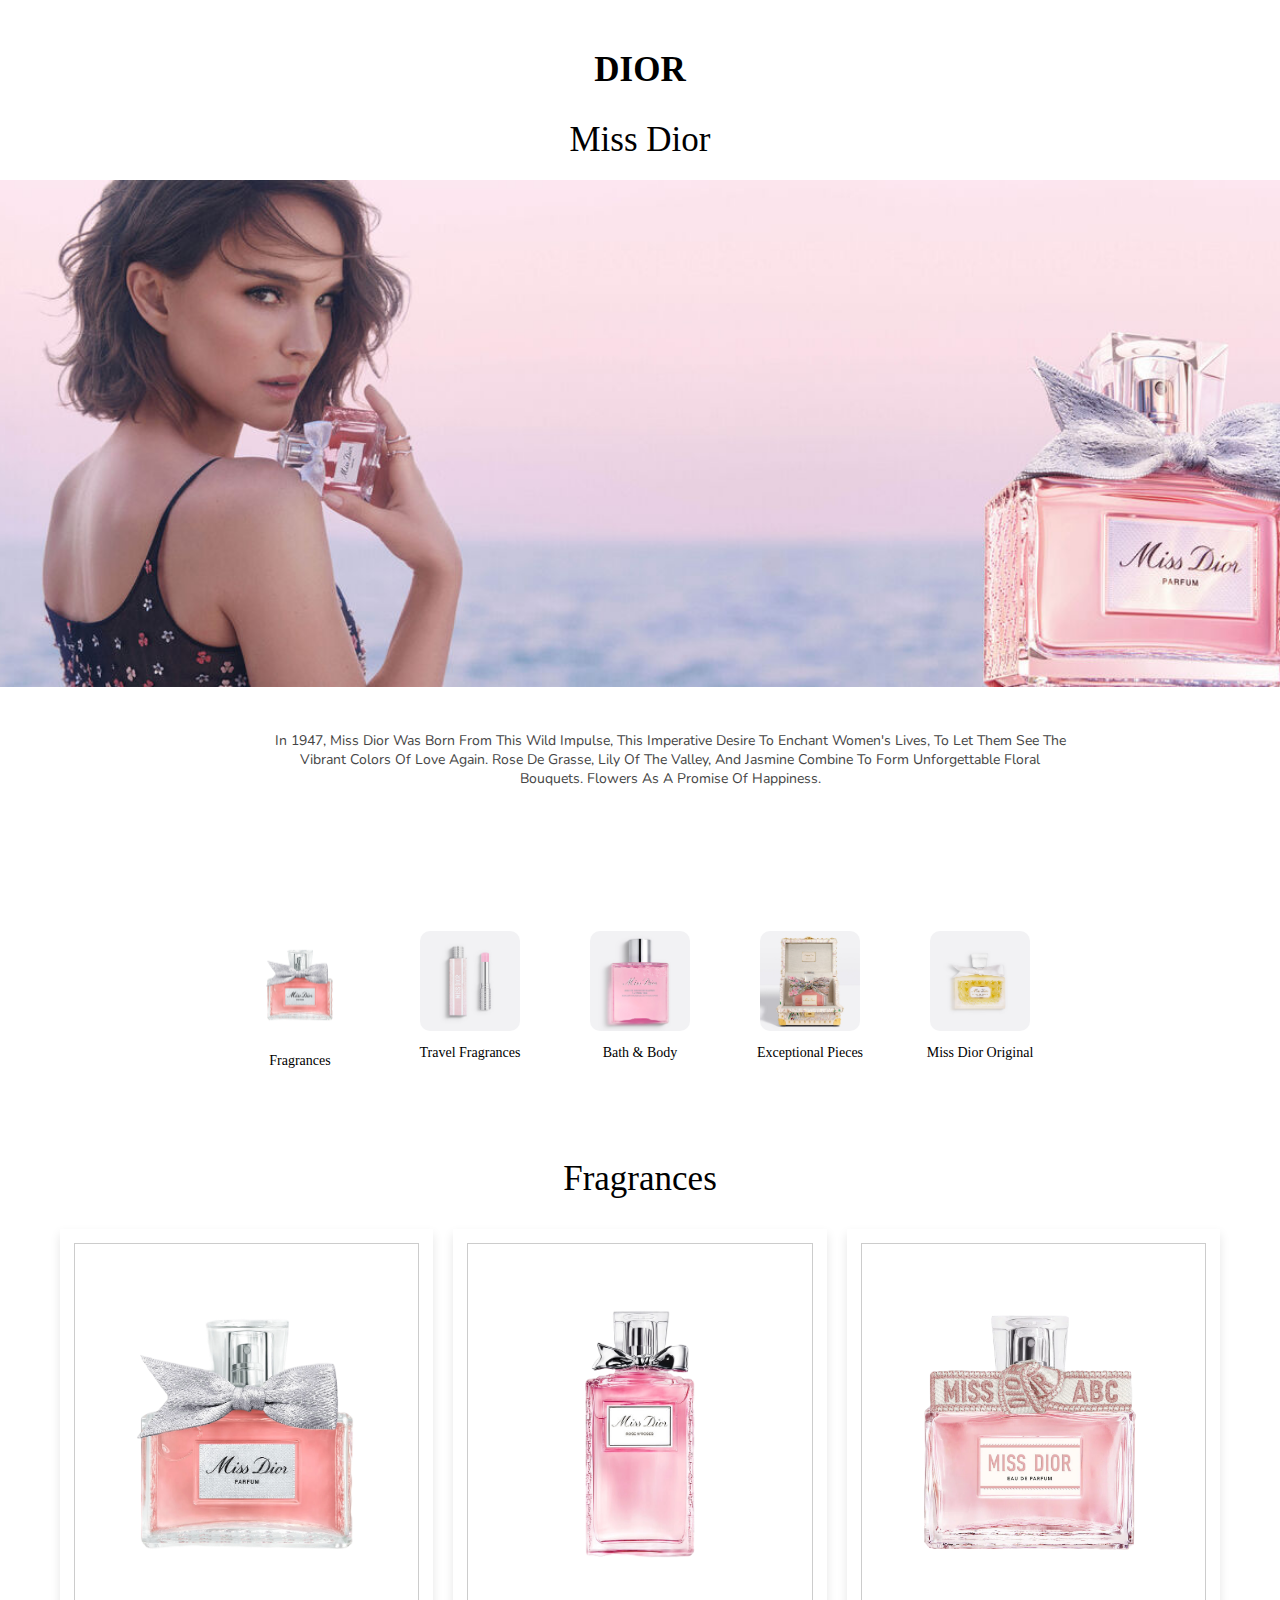
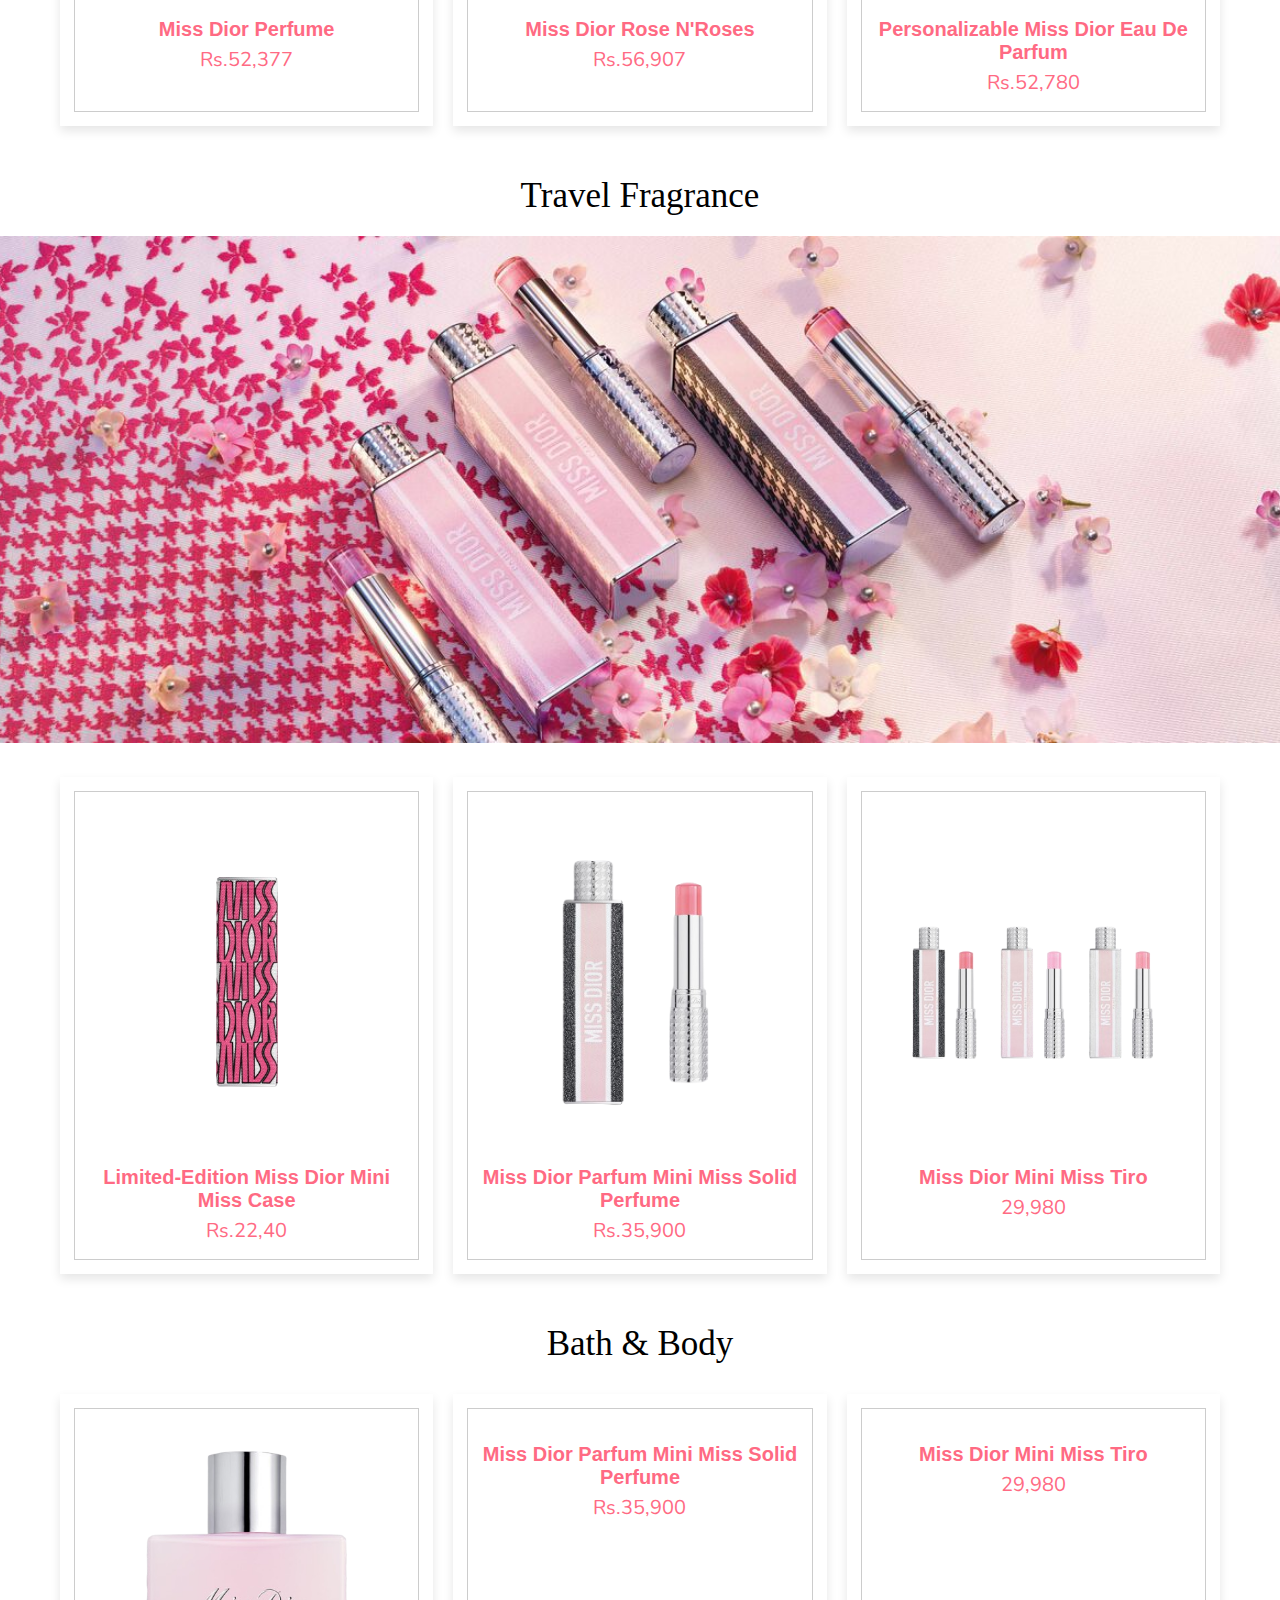
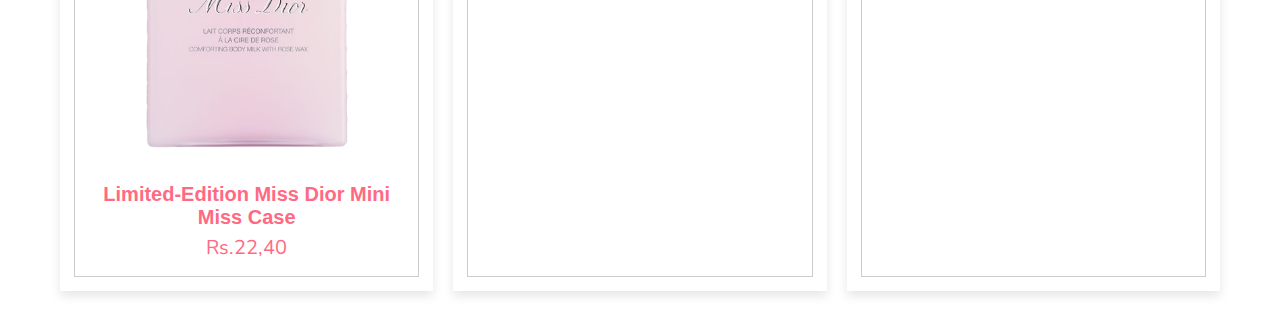
==== index.html @ 64624995 "Add to Cart" ====
<!DOCTYPE html>
<html lang="en">
<head>
   <meta charset="UTF-8">
   <meta http-equiv="X-UA-Compatible" content="IE=edge">
   <meta name="viewport" content="width=device-width, initial-scale=1.0">
   
   <!-- font awesome cdn link  -->
   <link rel="stylesheet" href="https://cdnjs.cloudflare.com/ajax/libs/font-awesome/6.7.2/css/all.min.css">

   <!-- custom css file link  -->
   <link rel="stylesheet" href="css/style.css">

   <!-- custom js file link  -->
   <script src="js/script.js" defer></script>

</head>
<body>
       <!--Add to Card-->
       <div id="carticon">
        <i class="fa-solid fa-cart-shopping"></i>
        <span class="cart-item-count"></span>
       </div>
        <div class="cart">
          <h2 class="cart-tittle">Your Cart</h2>
          <div class="cart-content">
            <!-- <div class="cart-box">
                <img src="images/1.png" class="cart-img">
                <div class="cart-detail">
                    <h2 class="cart-product-tittle">Miss Diro Perfume</h2>
                    <span class="cart-price">Rs.52,377</span>
                    <div class="cart-quantity">
                        <button id="decrement">-</button>
                        <span class="number">1</span>
                        <button id="increment">+</button>
                    </div>
                </div>
                <i class="fa-solid fa-trash cart-remove"></i>
             </div> -->
        </div>
          <div class="total">
            <div class="total-tittle">Total</div>
            <div class="total-price">Rs 0</div>
          </div>
          <button class="btn-buy">Buy Now</button>
          <i class="fa-solid fa-xmark" id="cart-close"></i>
        </div>
          <!--Nav Bar-->
<div class="container">
   <h3 class="title">Dior</h3>
   <h4 class="tagline">Miss Dior</h4>
   <img src="images/fragnace1.png" alt="" style="margin-left:-90px ;
   width: 88pc;">
   <section class="hero">
    <div class="hero-content">
        <p>In 1947, Miss Dior was born from this wild impulse, this imperative desire to enchant women's lives, to let them see the <br> vibrant colors of love again. Rose de Grasse, Lily of the Valley, and Jasmine combine to form unforgettable floral  <br> bouquets. Flowers as a promise of happiness.</p>
    </div>
</section>

<!-- Categories Section -->
<section class="categories">
    <div class="category">
        <img src="images/1.png" alt="Fragrances">
        <p>Fragrances</p>
    </div>
    <div class="category">
        <img src="images/travel.jpg" alt="Travel Fragrances">
        <p>Travel Fragrances</p>
    </div>
    <div class="category">
        <img src="images/bath & body.webp" alt="Bath & Body">
        <p>Bath & Body</p>
    </div>
    <div class="category">
        <img src="images/exceptional.jpg" alt="Exceptional Pieces">
        <p>Exceptional Pieces</p>
    </div>
    <div class="category">
        <img src="images/original.jpg" alt="Miss Dior Original">
        <p>Miss Dior Original</p>
    </div>
</section>
           <!--Fragrance Cart-->
      <h3 class="tagline1">Fragrances</h3>
   <div class="products-container">
      <div class="product" data-name="p-1">
         <img class="img" src="images/1.png" alt="">
         <h3>Miss Dior Perfume</h3>
         <div class="price">Rs.52,377</div>
      </div>

      <div class="product" data-name="p-2">
         <img src="images/2.png" alt="">
         <h3>Miss Dior Rose N'Roses</h3>
         <div class="price">Rs.56,907</div>
      </div>

      <div class="product" data-name="p-3">
         <img src="images/3.png" alt="" style="align-items: center; margin-left: -100px;">
         <h3>Personalizable Miss Dior Eau de Parfum</h3>
         <div class="price">Rs.52,780</div>
      </div>
</div>
   <!-- Travel Fragrance Cart-->
   <h3 class="tagline1">Travel Fragrance</h3>
   <img src="images/travel logo.jpg" alt="" style="margin-left:-90px ;
   width: 88pc;">
   <div class="products-container">
      <div class="product" data-name="p-4">
         <img class="img" src="images/4.png" alt="">
         <h3>Limited-Edition Miss Dior Mini Miss Case</h3>
         <div class="price">Rs.22,40</div>
      </div>

      <div class="product" data-name="p-5">
         <img src="images/5.png" alt="" style="align-items: center; margin-left: -100px;">
         <h3>Miss Dior Parfum Mini Miss Solid Perfume</h3>
         <div class="price">Rs.35,900</div>
      </div>

      <div class="product" data-name="p-6">
         <img src="images/6.png" alt="">
         <h3>Miss Dior Mini Miss Tiro</h3>
         <div class="price">29,980</div>
        </div>
</div>   
         <!--  Bath and Body Cart-->
<h3 class="tagline1">Bath & Body</h3>
<div class="products-container">
   <div class="product" data-name="p-4">
      <img class="img" src="images/7.png" alt="">
      <h3>Limited-Edition Miss Dior Mini Miss Case</h3>
      <div class="price">Rs.22,40</div>
   </div>

   <div class="product" data-name="p-5">
      <img src="images/8.png" alt="" style="align-items: center; margin-left: -100px;">
      <h3>Miss Dior Parfum Mini Miss Solid Perfume</h3>
      <div class="price">Rs.35,900</div>
   </div>

   <div class="product" data-name="p-6">
      <img src="images/9.png" alt="">
      <h3>Miss Dior Mini Miss Tiro</h3>
      <div class="price">29,980</div>
     </div>
</div>
         <!--Product detail -->
<div class="products-preview">
   <div class="preview" data-target="p-1">
      <i class="fas fa-times"></i>
      <img src="images/1withbox.png" alt="">
      <h3>Miss Dior Perfume</h3>
      <div class="stars">
         <i class="fas fa-star"></i>
         <i class="fas fa-star"></i>
         <i class="fas fa-star"></i>
         <i class="fas fa-star"></i>
         <i class="fas fa-star-half-alt"></i>
         <span>( 250 )</span>
      </div>
      <p>Eau de Toilette - Floral and Sparkling Notes</p>
      <div class="price">Rs. 52,337</div>
      <div class="buttons">
         <a href="#" class="buy">buy now</a>
         <a href="#" class="cart">add to cart</a>
      </div>
   </div>

   <div class="preview" data-target="p-2">
      <i class="fas fa-times"></i>
      <img src="images/2.png" alt="">
      <h3>Miss Dior Rose N'Roses</h3>
      <div class="stars">
         <i class="fas fa-star"></i>
         <i class="fas fa-star"></i>
         <i class="fas fa-star"></i>
         <i class="fas fa-star"></i>
         <i class="fas fa-star-half-alt"></i>
         <span>( 250 )</span>
      </div>
      <p>Eau de Toilette - Floral and Sparkling Notes</p>
      <div class="price">Rs. 56,907</div>
      <div class="buttons">
        <a href="#" class="buy">Add to Cart</a>
    </div>
   </div>

   <div class="preview" data-target="p-3">
      <i class="fas fa-times"></i>
      <img src="images/3.png" alt="">
      <h3>Personalizable Miss Dior Eau de Parfum</h3>
      <div class="stars">
         <i class="fas fa-star"></i>
         <i class="fas fa-star"></i>
         <i class="fas fa-star"></i>
         <i class="fas fa-star"></i>
         <i class="fas fa-star-half-alt"></i>
         <span>( 250 )</span>
      </div>
      <p>Eau de Toilette - Floral and Sparkling Notes</p>
      <div class="price">Rs. 52,780</div>
      <div class="buttons">
         <a href="#" class="buy">Add to Cart</a>
      </div>
   </div>

   <div class="preview" data-target="p-4">
      <i class="fas fa-times"></i>
      <img src="images/4.png" alt="">
      <h3>Limited-Edition Miss Dior Mini Miss Case</h3>
            <div class="stars">
         <i class="fas fa-star"></i>
         <i class="fas fa-star"></i>
         <i class="fas fa-star"></i>
         <i class="fas fa-star"></i>
         <i class="fas fa-star-half-alt"></i>
         <span>( 250 )</span>
      </div>
      <p>Solid Perfume Couture Case</p>
      <div class="price">Rs.22,40</div>
      <div class="buttons">
         <a href="#" class="buy">Add to Cart</a>
      </div>
   </div>

   <div class="preview" data-target="p-5">
      <i class="fas fa-times"></i>
      <img src="images/5.png" alt="">
      <h3>Miss Dior Parfum Mini Miss Solid Perfume</h3>
      <div class="stars">
         <i class="fas fa-star"></i>
         <i class="fas fa-star"></i>
         <i class="fas fa-star"></i>
         <i class="fas fa-star"></i>
         <i class="fas fa-star-half-alt"></i>
         <span>( 250 )</span>
      </div>
      <p>Solid Perfume Couture Case</p>
      <div class="price">Rs.35,900</div>
      <div class="buttons">
         <a href="#" class="buy">Add to Cart</a>
      </div>
   </div>

   <div class="preview" data-target="p-6">
      <i class="fas fa-times"></i>
      <img src="images/6.png" alt="">
      <h3>Miss Dior Mini Miss Tiro</h3>
      <div class="stars">
         <i class="fas fa-star"></i>
         <i class="fas fa-star"></i>
         <i class="fas fa-star"></i>
         <i class="fas fa-star"></i>
         <i class="fas fa-star-half-alt"></i>
         <span>( 250 )</span>
      </div>
      <p>Solid Perfume</p>
      <div class="price">29,980</div>
      <div class="buttons">
         <a href="#" class="buy">Add to Cart</a>
      </div>
    </div>
</div>
</body>
</html>
---- css/style.css ----
@import url('https://fonts.googleapis.com/css2?family=Nunito:wght@200;300;400;500;600&display=swap');

*{
   font-family: 'Nunito', sans-serif;
   margin:0; padding:0;
   box-sizing: border-box;
   outline: none; border:none;
   text-decoration: none;
   transition: all .2s linear;
   text-transform: capitalize;
}

html{
   font-size: 62.5%;
   overflow-x: hidden;
}

body{
   background: rgb(255, 255, 255);
   align-items: center;
}

.container{
   max-width: 1200px;
   margin:0 auto;
   padding:3rem 2rem;
}

.container .title{
   font-size: 3.5rem;
   color:#000000;
   margin-top: -20px;
   margin-bottom: 3rem;
   font-family: Georgia, serif;
   text-transform: uppercase;
   text-align: center;
}
.container .tagline{
   font-size: 3.5rem;
   margin-top: 30px;
   font-family: Georgia, serif;
   font-weight: 300;
   color:#000000;
   margin-bottom: 20px;
   text-align: center;
}
#carticon {
   font-size: 25px;
   margin-top: 15px;
   position: relative;
   display: flex;
   cursor:pointer;
   margin-left: 200vh;
   color: rgb(216, 90, 111);
}
#carticon .cart-item-count{
   position: absolute;
   margin-top: -10px;
   right: 23px;
   width:20px;
   justify-content: center;
   display: flex;
   visibility: hidden;
   color: white;
   font-size: 12px;
   align-items: center;
   height:20px;
   background: rgb(134, 17, 36);
   border-radius: 50%;
}
.cart{
   position: fixed;
   top: 0;
   right: -100%;
   height: 100%;
   width:360px;
   background: #fff;
   box-shadow: -2px 0 10px rgba(0,0,0,.8);
   padding:65px 20px 40px;
   z-index:100;
   transition: 0.5s;
   overflow: auto;
}
.cart.active{
right: 0;
}
.cart-tittle{
   text-align: center;
   font-size: 35px;
   color: rgb(216, 90, 111);
   font-family: monospace;
}
.cart-box{
   display: flex;
   align-items: center;
   margin-top: 20px;
}
.cart-box img {
width: 100px;
height:100px;
border-radius: 6px;
object-fit:cover;
margin-right:20px;
}
.cart-detail{
   display:grid;
   gap:8px;
   margin-right:auto;

}
.cart-product-tittle{
   font-size:16px;
   line-height: 1;
}
.cart-price{
   font-size: 15px;
}
.cart-quantity{
   display:flex;
   width: 100px;
   border:1px soild #999;
   border-radius: 6px;
}
.cart-quantity button{
   background: transparent;
   width:30px;
   border: none;
   font-size: 20px;
   cursor: pointer;
}
.cart-quantity #decrement{
   color: #999;
   border-radius: 3px;
   border-left: 1px solid #999;
   border-bottom: 1px solid #999;
   border-top: 1px solid #999;
}
.cart-quantity #increment{
   color: #999;
   border-radius: 3px;
   border-right: 1px solid #999;
   border-bottom: 1px solid #999;
   border-top: 1px solid #999;
}
.cart-quantity .number{
   display:flex;
   cursor:default;
   justify-content: center;
   align-items: center;
   width:40px;
   border-bottom: 1px solid #999;
   border-top: 1px solid #999;
   border-left: 1px solid #999;
   border-right: 1px solid #999;
 
}
.cart-remove{
   font-size:20px;
   cursor: pointer;
}
.total{
   display:flex;
   justify-content: flex-end;
   align-items: center;
   border-top: 1px solid #999;
   margin-top:20px;
   font-size:15px;
}
.total-price{
   margin-left:10px;
   font-weight:600;
}
.btn-buy{
   display:block;
   border:none;
   border-radius: 6px;
   font-size:16px;
   padding:10px 15px;
   width: 100px;
   background: rgb(134, 17, 36);
   color: white;
   margin: 20px auto 0;
   cursor:pointer;
}
#cart-close{
   position: absolute;
   top:20px;
   right:15px;
   font-size:20px;
   cursor:pointer;
}
.tagline1{
   font-size: 3.5rem;
   margin-top: 50px;
   font-family: Georgia, serif;
   font-weight: 300;
   color:#000000;
   margin-bottom: 20px;
   text-align: center;
}
.container .products-container{
   display: grid;
   margin-top: 30px;
   grid-template-columns: repeat(auto-fit, minmax(30rem, 1fr));
   gap:2rem;
}

.container .products-container .product{
   text-align: center;
   padding:3rem 2rem;
   background: rgb(255, 255, 255);
   box-shadow: 0 .5rem 1rem rgba(0,0,0,.1);
   outline: .1rem solid #ccc;
   outline-offset: -1.5rem;
   cursor: pointer;
}

.container .products-container .product:hover{
   outline: .2rem solid #222;
   outline-offset: 0;
}

.container .products-container .product img{
   height:350px;
}

.container .products-container .product:hover img{
   transform: scale(.9);
}

.container .products-container .product h3{
   padding:.5rem 0;
   font-family: Verdana, Geneva, Tahoma, sans-serif;
   font-size: 2rem;
   color: rgb(255, 106, 131);
}

.container .products-container .product:hover h3{
   color: rgb(216, 90, 111);
}

.container .products-container .product .price{
   font-size: 2rem;
   color: rgb(255, 106, 131);
}

.products-preview{
   position: fixed;
   top:0; left:0;
   min-height: 100vh;
   width: 100%;
   background: rgba(0,0,0,.8);
   display: none;
   align-items: center;
   justify-content: center;
}

.products-preview .preview{
   display: none;
   padding:2rem;
   text-align: center;
   position: relative;
   margin:2rem;
   width: 40rem;
}

.products-preview .preview.active{
   display: inline-block;
}

.products-preview .preview img{
   height: 30rem;
}


.products-preview .preview .fa-times{
   position: absolute;
   top:1rem; right:1.5rem;
   cursor: pointer;
   color:#f8f8f8;
   font-size: 4rem;
}

.products-preview .preview .fa-times:hover{
   transform: rotate(90deg);
}

.products-preview .preview h3{
   color:#ebebeb;
   padding:.5rem 0;
   font-size: 2.5rem;
}

.products-preview .preview .stars{
   padding:1rem 0;
   font-size: 1.7rem;
}

.products-preview .preview .stars i{
   color: rgb(216, 90, 111);
}

.products-preview .preview .stars span{
   color:#fcfcfc;
}

.products-preview .preview p{
   line-height: 1.5;
   padding:1rem 0;
   font-size: 1.6rem;
   color:#f0f0f0;
}

.products-preview .preview .price{
   padding:1rem 0;
   font-size: 2.5rem;
   color: rgb(255, 106, 131);
}

.products-preview .preview .buttons{
   display: flex;
   gap:1.5rem;
   flex-wrap: wrap;
   margin-top: 1rem;
}

.products-preview .preview .buttons a{
   flex:1 1 16rem;
   padding:1rem;
   font-size: 1.8rem;
   color:#f5f5f5;
   border:.1rem solid #444;
}

.products-preview .preview .buttons a.cart{
   background: rgb(216, 90, 111);
   color:#fff;
}

.products-preview .preview .buttons a.cart:hover{
   background: #111;
}

.products-preview .preview .buttons a.buy:hover{
   background: rgb(216, 90, 111);
   color:#fff;
}
.coverimage{
    background-size: cover;  
    background-position: center; 
    height: 530px; 
    display: flex;
    margin-left: -120px;
    flex-direction: column;
    justify-content: center;
    align-items: center;
    text-align: center;
    color: white;
    padding: 20px;
}
.hero {
   background-size: cover;
   background-position: center;
   color: rgb(110, 110, 110);
   padding: 100px 20px;
}

.hero h1 {
   font-size: 50px;
   font-weight: 500;
   font-family: 'Courier New', Courier, monospace;
   margin: 0;
}

.hero p {
   font-size: 14px;
   margin-left: 60px;
   text-align: center;
   color: #444;
   margin-top: -60px;
}

/* Product Categories */
.categories {
   display: flex;
   justify-content: center;
   gap: 20px;
   flex-wrap: wrap;
   padding: 40px 20px;
}

.category {
   text-align: center;
   width: 150px;
}

.category img {
   width: 100px;
   height: auto;
   border-radius: 10px;
   transition: transform 0.3s ease-in-out;
}

.category img:hover {
   transform: scale(1.1);
}

.category p {
   font-size: 14px;
   margin-top: 10px;
   font-family: Georgia, serif;
}





@media (max-width:991px){

   html{
      font-size: 55%;
   }

}

@media (max-width:768px){

   .products-preview .preview img{
      height: 25rem;
   }

}

@media (max-width:450px){

   html{
      font-size: 50%;
   }

}
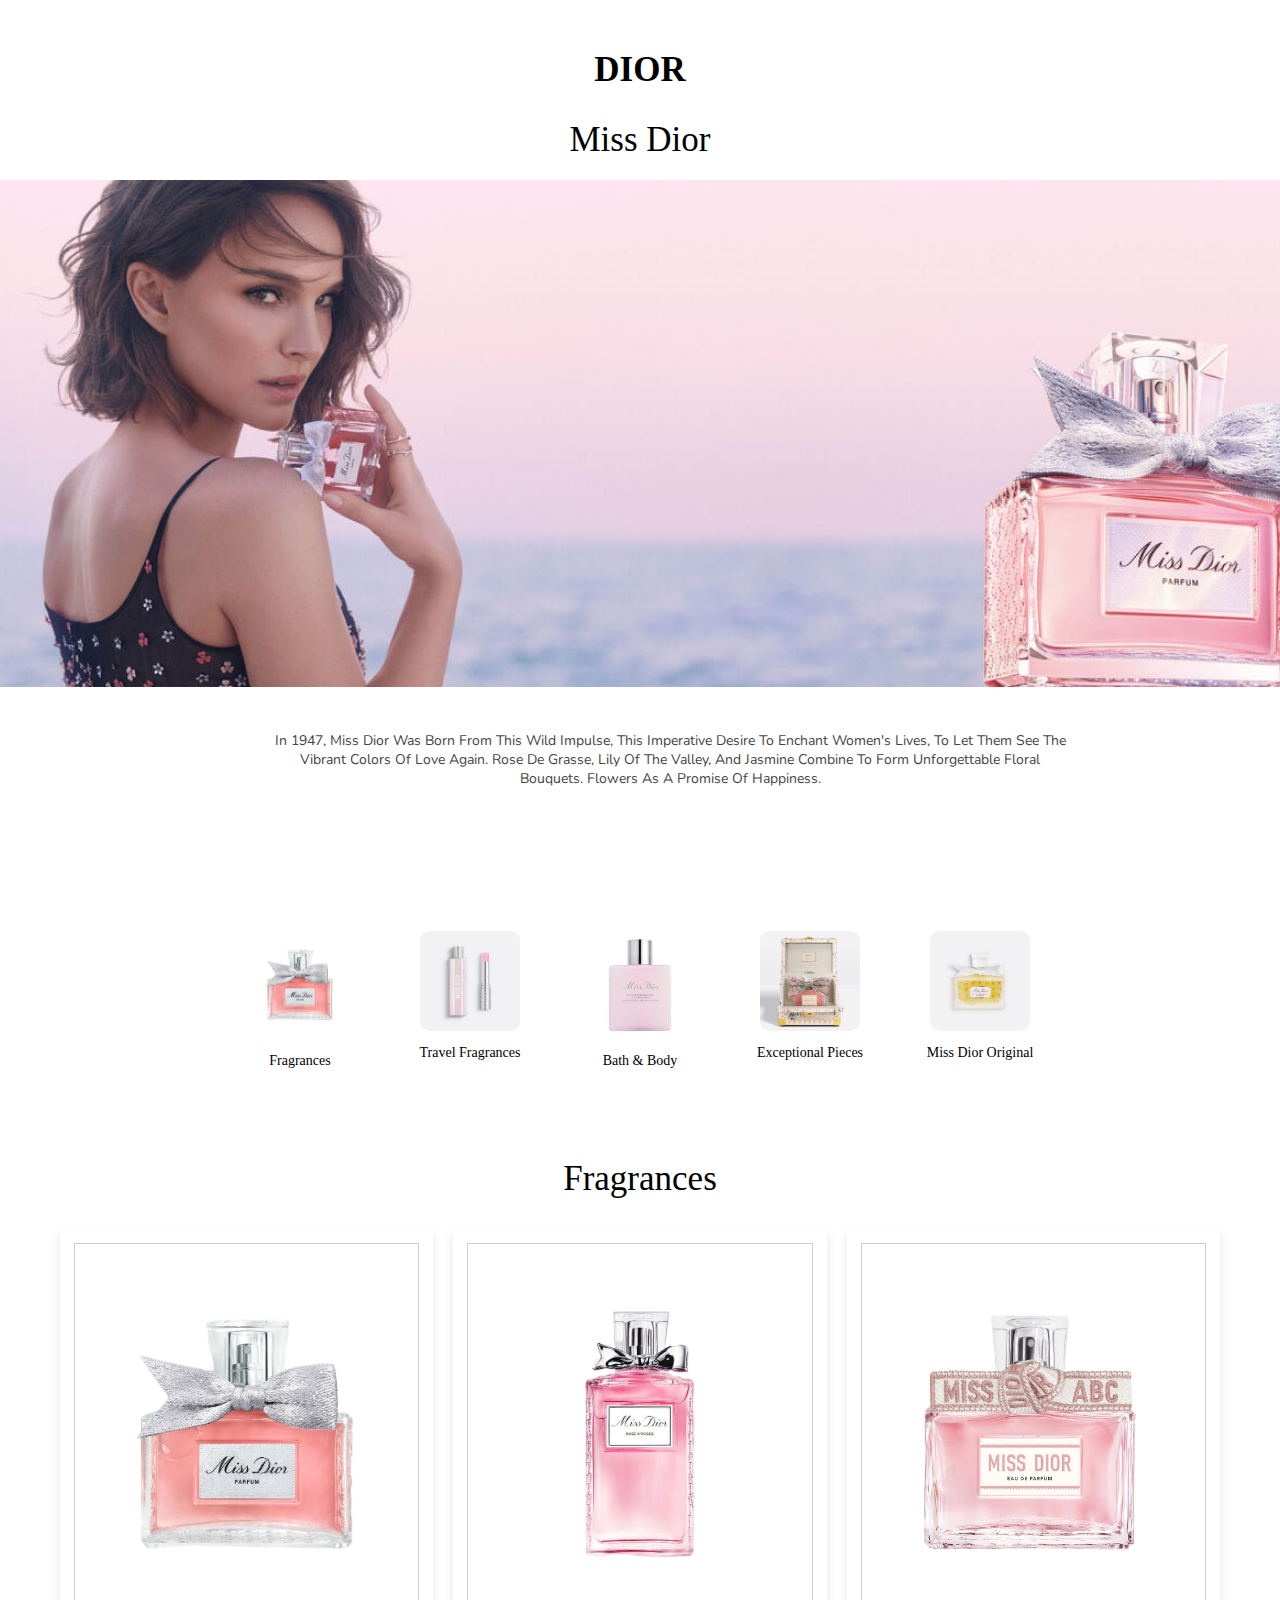
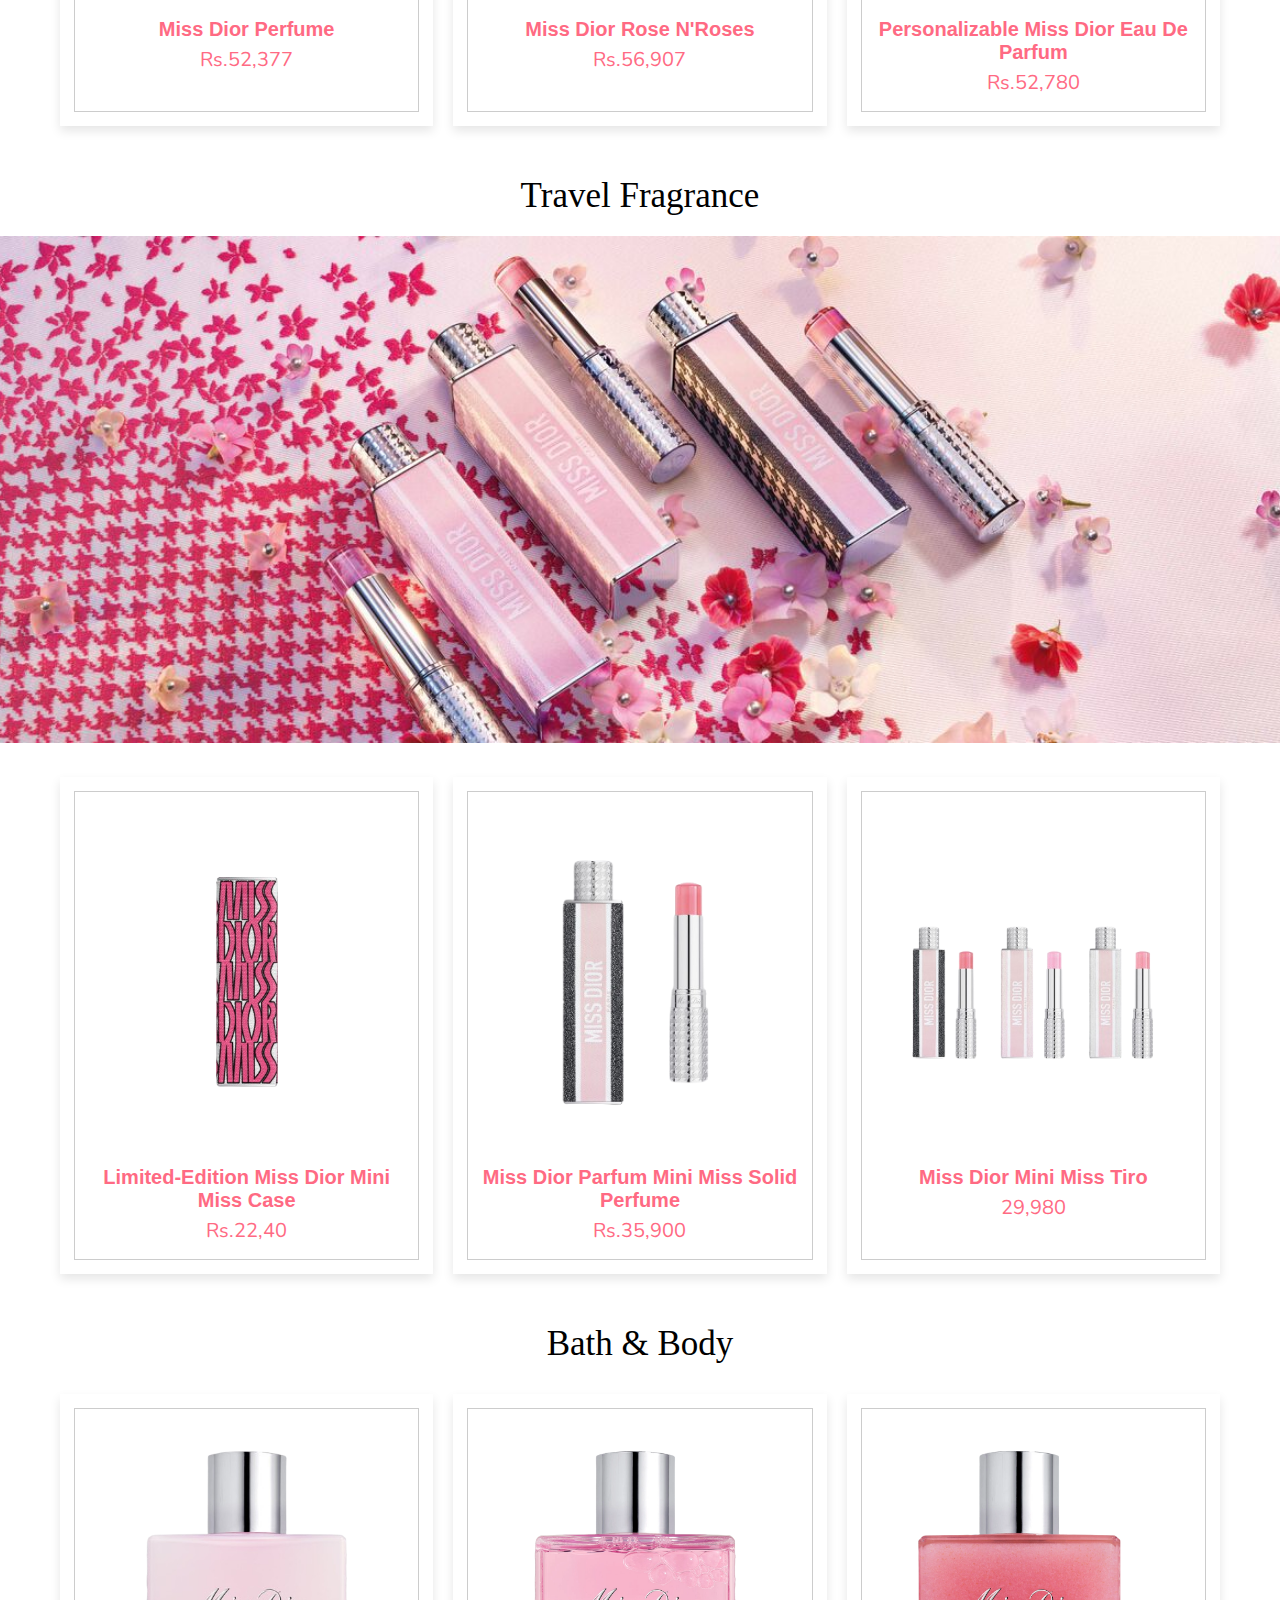
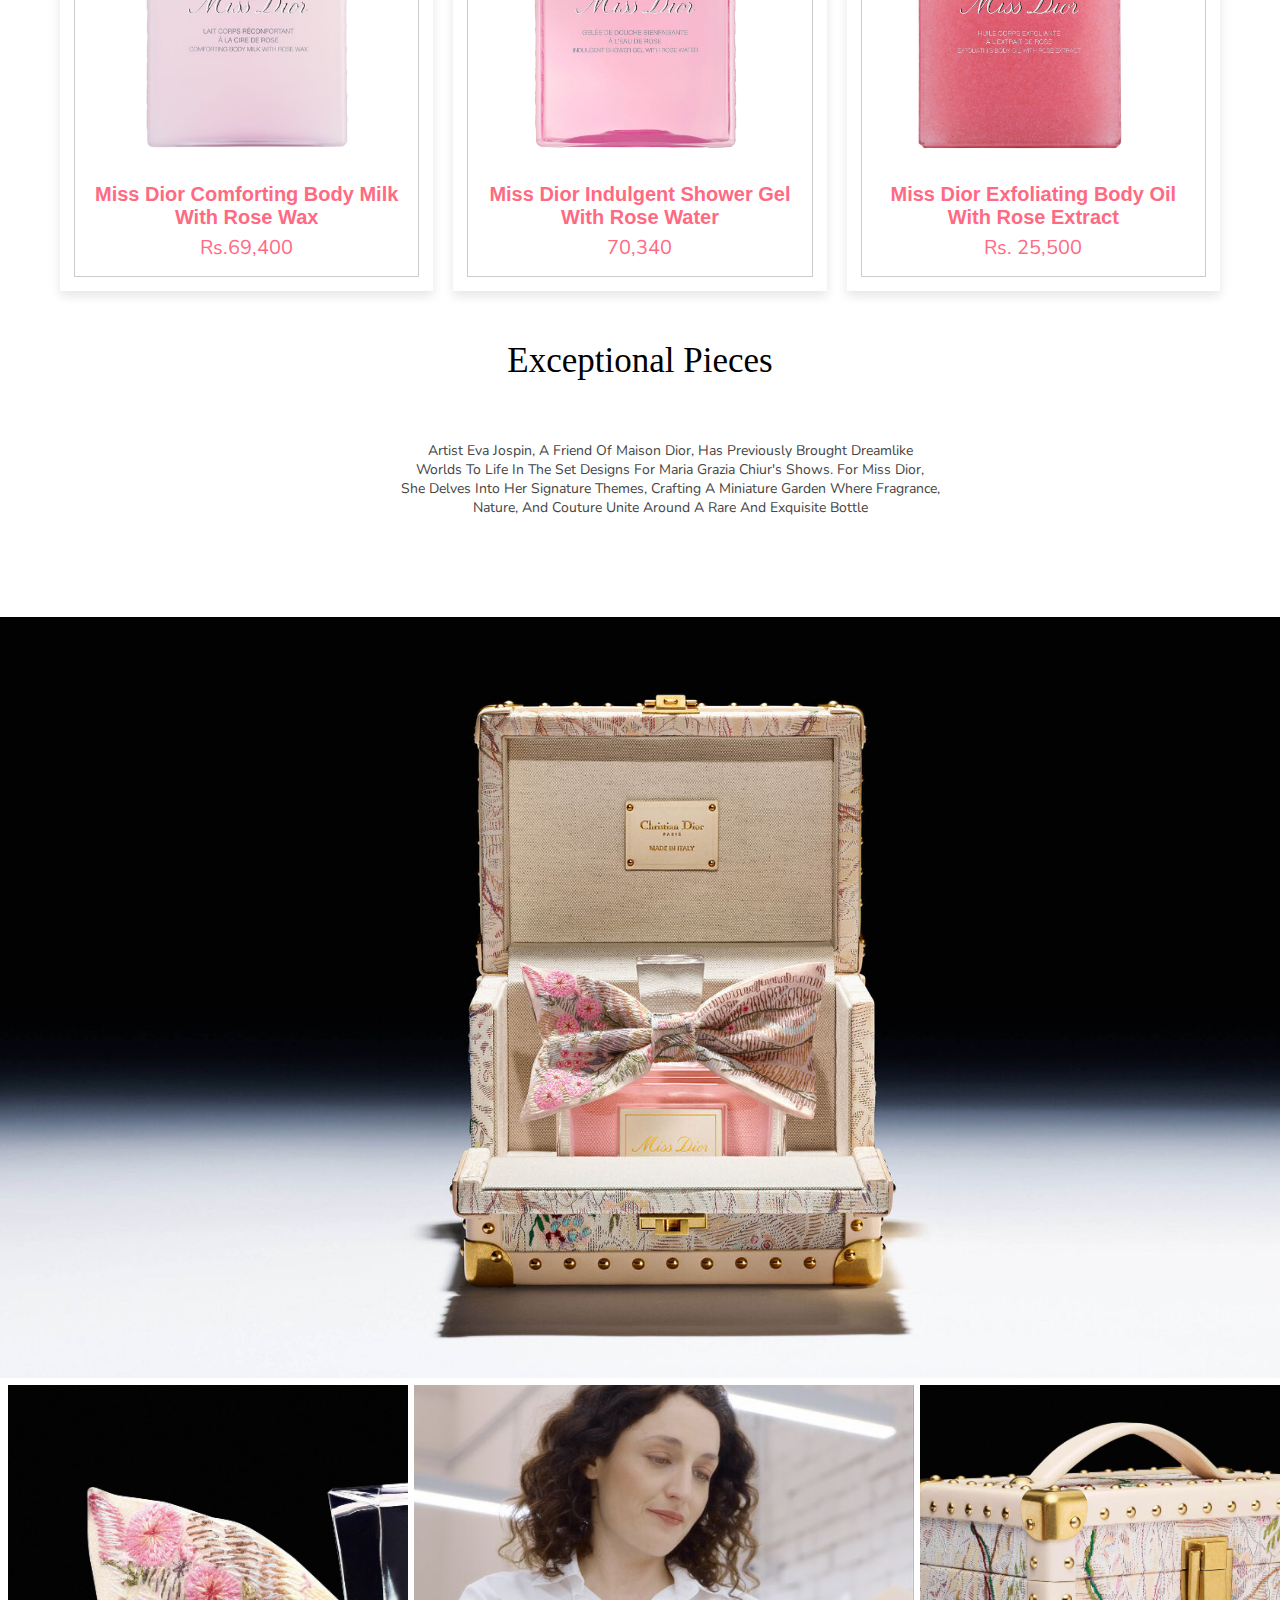
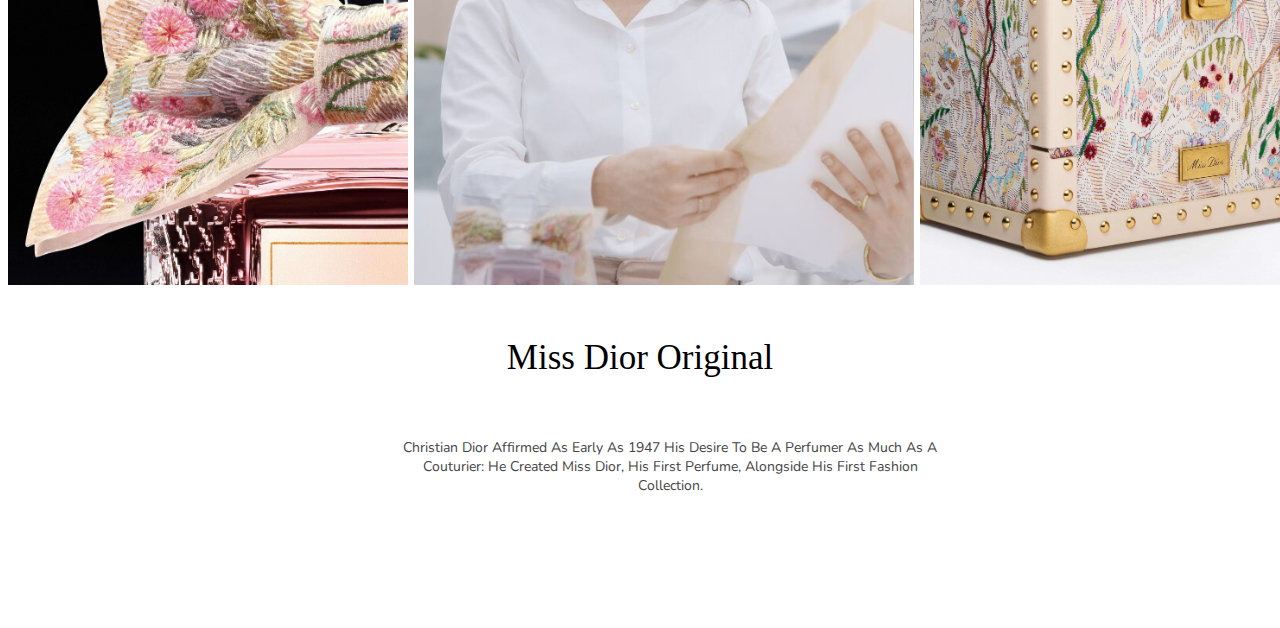
==== commit bbe55a42: "Card to Cart" ====
--- a/index.html
+++ b/index.html
@@ -68,7 +68,7 @@
         <p>Travel Fragrances</p>
     </div>
     <div class="category">
-        <img src="images/bath & body.webp" alt="Bath & Body">
+        <img src="images/7.png" alt="Bath & Body">
         <p>Bath & Body</p>
     </div>
     <div class="category">
@@ -123,28 +123,50 @@
          <h3>Miss Dior Mini Miss Tiro</h3>
          <div class="price">29,980</div>
         </div>
-</div>   
-         <!--  Bath and Body Cart-->
+</div> 
+      <!--  Bath and Body Cart-->
 <h3 class="tagline1">Bath & Body</h3>
 <div class="products-container">
-   <div class="product" data-name="p-4">
+   <div class="product" data-name="p-7">
       <img class="img" src="images/7.png" alt="">
-      <h3>Limited-Edition Miss Dior Mini Miss Case</h3>
-      <div class="price">Rs.22,40</div>
-   </div>
-
-   <div class="product" data-name="p-5">
+      <h3>Miss Dior Comforting Body Milk with Rose Wax</h3>
+      <div class="price">Rs.69,400</div>
+   </div>
+
+   <div class="product" data-name="p-8">
       <img src="images/8.png" alt="" style="align-items: center; margin-left: -100px;">
-      <h3>Miss Dior Parfum Mini Miss Solid Perfume</h3>
-      <div class="price">Rs.35,900</div>
-   </div>
-
-   <div class="product" data-name="p-6">
-      <img src="images/9.png" alt="">
-      <h3>Miss Dior Mini Miss Tiro</h3>
-      <div class="price">29,980</div>
+      <h3>Miss Dior Indulgent Shower Gel with Rose Water</h3>
+      <div class="price">70,340</div>
+   </div>
+
+   <div class="product" data-name="p-9">
+      <img src="images/9.png" alt="" style="margin-left: -110px;">
+      <h3>Miss Dior Exfoliating Body Oil with Rose Extract</h3>
+      <div class="price">Rs. 25,500</div>
      </div>
 </div>
+       <!-- Travel Fragrance Cart-->
+   <h3 class="tagline1">Exceptional Pieces</h3>
+   <section class="hero">
+      <div class="hero-content">
+          <p>Artist Eva Jospin, a friend of Maison Dior, has previously brought dreamlike <br> worlds to life in the set designs for Maria Grazia Chiur's shows. For Miss Dior, <br> she delves into her signature themes, crafting a miniature garden where fragrance,<br> nature, and couture unite around a rare and exquisite bottle</p>
+      </div>
+  </section>
+   <img src="images/exceptional-logo.jpg" alt="" style="margin-left:-90px ;
+   width: 88pc;">
+   <div class="expcetion">
+      <img src="images/10.png" alt="">
+   <img src="images/11.png" alt="">
+   <img src="images/12.png" alt="">
+   </div>
+        <!--Miss Dior Original Cart-->
+   <h3 class="tagline1">Miss Dior Original</h3>
+   <section class="hero">
+      <div class="hero-content">
+          <p>Christian Dior affirmed as early as 1947 his desire to be a perfumer as much as a <br> couturier: he created Miss Dior, his first perfume, alongside his first fashion <br> collection.</p>
+      </div>
+  </section>
+</div> 
          <!--Product detail -->
 <div class="products-preview">
    <div class="preview" data-target="p-1">
@@ -188,7 +210,7 @@
 
    <div class="preview" data-target="p-3">
       <i class="fas fa-times"></i>
-      <img src="images/3.png" alt="">
+      <img src="images/3.png" alt="" style="margin-left: -30px;">
       <h3>Personalizable Miss Dior Eau de Parfum</h3>
       <div class="stars">
          <i class="fas fa-star"></i>
@@ -261,6 +283,60 @@
          <a href="#" class="buy">Add to Cart</a>
       </div>
     </div>
+    <div class="preview" data-target="p-7">
+      <i class="fas fa-times"></i>
+      <img src="images/7.png" alt="">
+      <h3>Miss Dior Comforting Body Milk with Rose Wax</h3>
+      <div class="stars">
+         <i class="fas fa-star"></i>
+         <i class="fas fa-star"></i>
+         <i class="fas fa-star"></i>
+         <i class="fas fa-star"></i>
+         <i class="fas fa-star-half-alt"></i>
+         <span>( 250 )</span>
+      </div>
+      <p>Hydrating Body Milk</p>
+      <div class="price">69,400</div>
+      <div class="buttons">
+         <a href="#" class="buy">Add to Cart</a>
+      </div>
+    </div>
+    <div class="preview" data-target="p-8">
+      <i class="fas fa-times"></i>
+      <img src="images/8.png" style="margin-left: -30px;">
+      <h3>Miss Dior Indulgent Shower Gel with Rose Water</h3>
+      <div class="stars">
+         <i class="fas fa-star"></i>
+         <i class="fas fa-star"></i>
+         <i class="fas fa-star"></i>
+         <i class="fas fa-star"></i>
+         <i class="fas fa-star-half-alt"></i>
+         <span>( 250 )</span>
+      </div>
+      <p>Solid Perfume</p>
+      <div class="price">70,340</div>
+      <div class="buttons">
+         <a href="#" class="buy">Add to Cart</a>
+      </div>
+    </div>
+    <div class="preview" data-target="p-9">
+      <i class="fas fa-times"></i>
+      <img src="images/9.png" alt="" style="margin-left: -30px;">
+      <h3>Miss Dior Exfoliating Body Oil with Rose Extract</h3>
+      <div class="stars">
+         <i class="fas fa-star"></i>
+         <i class="fas fa-star"></i>
+         <i class="fas fa-star"></i>
+         <i class="fas fa-star"></i>
+         <i class="fas fa-star-half-alt"></i>
+         <span>( 250 )</span>
+      </div>
+      <p>Exfoliating Body Oil</p>
+      <div class="price">Rs. 25,500</div>
+      <div class="buttons">
+         <a href="#" class="buy">Add to Cart</a>
+      </div>
+    </div>
 </div>
 </body>
 </html>--- a/css/style.css
+++ b/css/style.css
@@ -410,11 +410,15 @@
    margin-top: 10px;
    font-family: Georgia, serif;
 }
-
-
-
-
-
+.expcetion{
+display: flex;
+margin-left: -55px;
+
+}
+.expcetion img{
+   height:500px;
+   margin:3px;
+}
 @media (max-width:991px){
 
    html{
